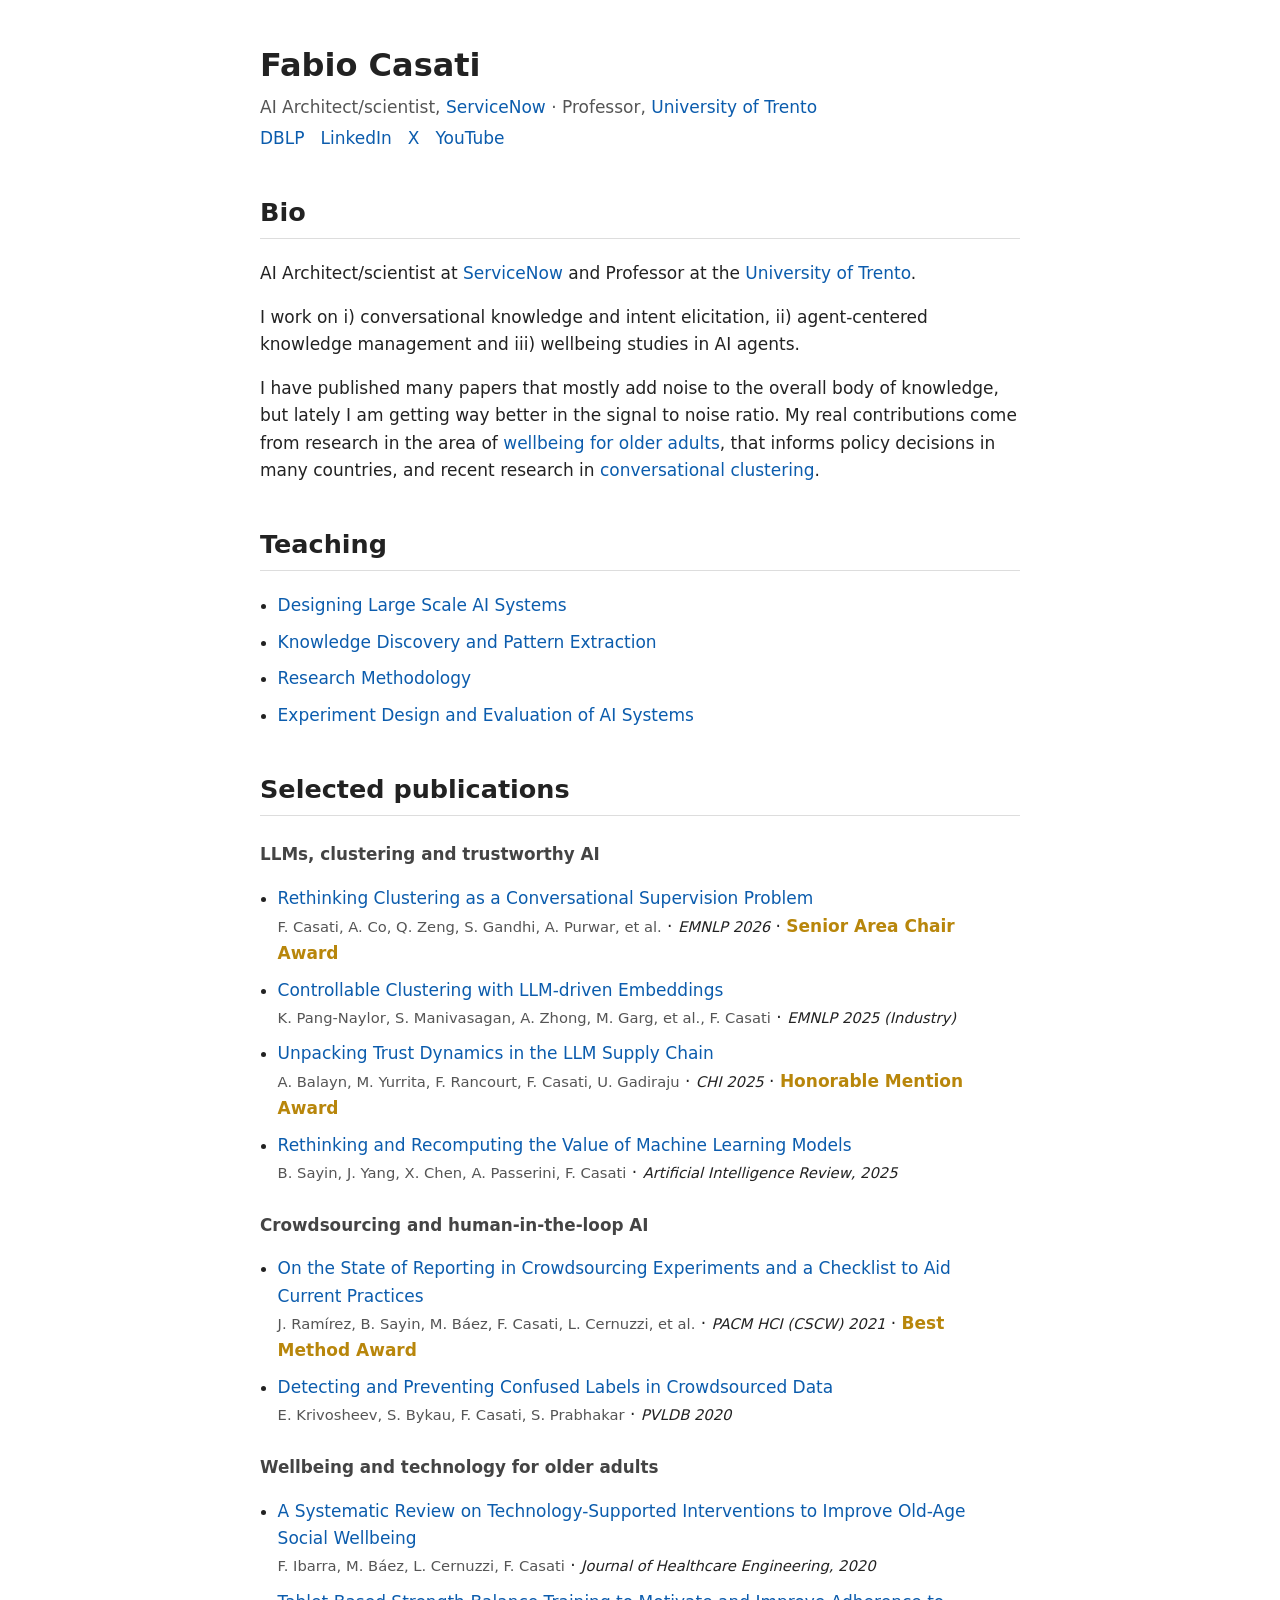
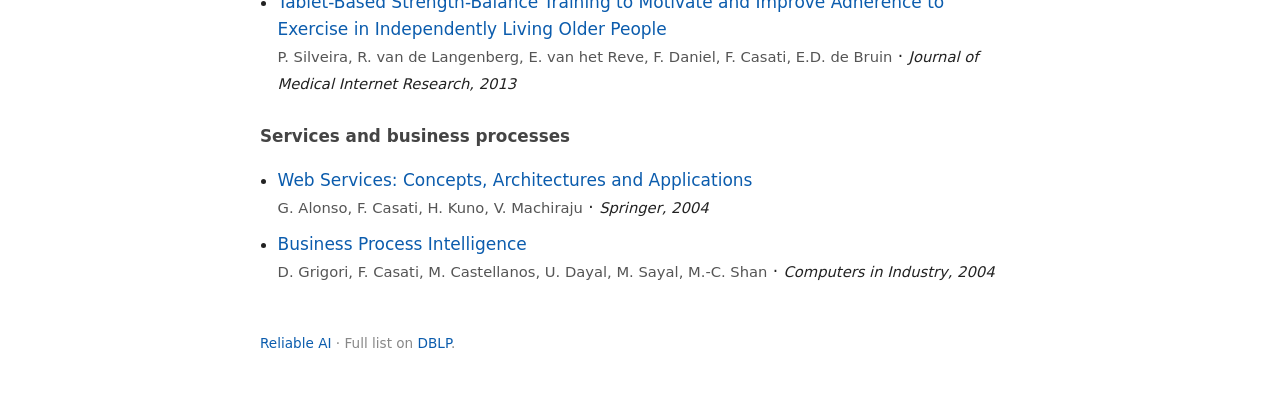
==== about/index.html @ e8e999e9 "Publish Fabio biography and link it from the footer" ====
<!doctype html><html lang="en"><head><meta charset="utf-8"><meta name="viewport" content="width=device-width,initial-scale=1">
<title>Fabio Casati</title><meta name="description" content="Fabio Casati – AI Architect/scientist at ServiceNow, Professor at the University of Trento">
<style>.award{color:#b8860b;font-weight:600}body{font:17px/1.6 system-ui,-apple-system,Segoe UI,Roboto,sans-serif;color:#222;max-width:760px;margin:0 auto;padding:2.5rem 1.25rem}
header{display:flex;gap:1.5rem;align-items:center;flex-wrap:wrap}img{width:140px;height:140px;border-radius:50%;object-fit:cover;background:#eee}
h1{margin:0;font-size:2rem}.role{color:#555;margin:.2rem 0}nav a{margin-right:1rem}a{color:#0b5cad;text-decoration:none}a:hover{text-decoration:underline}
h2{margin-top:2.5rem;border-bottom:1px solid #ddd;padding-bottom:.3rem}h3{font-size:1.05rem;color:#444;margin-top:1.6rem}ul{padding-left:1.1rem}li{margin:.6rem 0}.a{color:#555;font-size:.92rem}em{font-size:.92rem}
footer{margin-top:3rem;color:#888;font-size:.85rem}@media(prefers-color-scheme:dark){body{background:#111;color:#ddd}.role,.a,h3{color:#aaa}a{color:#6ab0ff}h2{border-color:#333}}</style></head><body>
<header><div><h1>Fabio Casati</h1><p class="role">AI Architect/scientist, <a href="https://www.servicenow.com/">ServiceNow</a> · Professor, <a href="https://www.unitn.it/">University of Trento</a></p>
<nav><a href="https://dblp.org/pid/c/FabioCasati.html">DBLP</a><a href="https://www.linkedin.com/in/sphoebs">LinkedIn</a><a href="https://x.com/sphoebs">X</a><a href="https://www.youtube.com/@aimadeeasy5926">YouTube</a></nav></div></header>
<main><h2>Bio</h2><p>AI Architect/scientist at <a href="https://www.servicenow.com/">ServiceNow</a> and Professor at the <a href="https://www.unitn.it/">University of Trento</a>.</p><p>I work on i) conversational knowledge and intent elicitation, ii) agent-centered knowledge management and iii) wellbeing studies in AI agents.</p><p>I have published many papers that mostly add noise to the overall body of knowledge, but lately I am getting way better in the signal to noise ratio. My real contributions come from research in the area of <a href="#wellbeing-research">wellbeing for older adults</a>, that informs policy decisions in many countries, and recent research in <a href="#conversational-clustering">conversational clustering</a>.</p><h2>Teaching</h2><ul><li><a href="https://reliableai.github.io/ai-design-27/">Designing Large Scale AI Systems</a></li><li><a href="https://reliableai.github.io/km-27/">Knowledge Discovery and Pattern Extraction</a></li><li><a href="https://reliableai.github.io/research-methodology-27/">Research Methodology</a></li><li><a href="https://reliableai.github.io/ai-ready-engineer-eval/">Experiment Design and Evaluation of AI Systems</a></li></ul><h2>Selected publications</h2><h3>LLMs, clustering and trustworthy AI</h3><ul><li id="conversational-clustering"><a href="https://doi.org/10.18653/2026.emnlp-main.1924">Rethinking Clustering as a Conversational Supervision Problem</a><br><span class="a">F. Casati, A. Co, Q. Zeng, S. Gandhi, A. Purwar, et al.</span> · <em>EMNLP 2026</em> · <span class="award">Senior Area Chair Award</span></li><li><a href="https://doi.org/10.18653/v1/2025.emnlp-industry.48">Controllable Clustering with LLM-driven Embeddings</a><br><span class="a">K. Pang-Naylor, S. Manivasagan, A. Zhong, M. Garg, et al., F. Casati</span> · <em>EMNLP 2025 (Industry)</em></li><li><a href="https://doi.org/10.1145/3706598.3713787">Unpacking Trust Dynamics in the LLM Supply Chain</a><br><span class="a">A. Balayn, M. Yurrita, F. Rancourt, F. Casati, U. Gadiraju</span> · <em>CHI 2025</em> · <span class="award">Honorable Mention Award</span></li><li><a href="https://doi.org/10.1007/s10462-025-11242-6">Rethinking and Recomputing the Value of Machine Learning Models</a><br><span class="a">B. Sayin, J. Yang, X. Chen, A. Passerini, F. Casati</span> · <em>Artificial Intelligence Review, 2025</em></li></ul><h3>Crowdsourcing and human-in-the-loop AI</h3><ul><li><a href="https://doi.org/10.1145/3479531">On the State of Reporting in Crowdsourcing Experiments and a Checklist to Aid Current Practices</a><br><span class="a">J. Ramírez, B. Sayin, M. Báez, F. Casati, L. Cernuzzi, et al.</span> · <em>PACM HCI (CSCW) 2021</em> · <span class="award">Best Method Award</span></li><li><a href="https://doi.org/10.14778/3407790.3407842">Detecting and Preventing Confused Labels in Crowdsourced Data</a><br><span class="a">E. Krivosheev, S. Bykau, F. Casati, S. Prabhakar</span> · <em>PVLDB 2020</em></li></ul><h3 id="wellbeing-research">Wellbeing and technology for older adults</h3><ul><li><a href="https://doi.org/10.1155/2020/2036842">A Systematic Review on Technology-Supported Interventions to Improve Old-Age Social Wellbeing</a><br><span class="a">F. Ibarra, M. Báez, L. Cernuzzi, F. Casati</span> · <em>Journal of Healthcare Engineering, 2020</em></li><li><a href="https://doi.org/10.2196/jmir.2579">Tablet-Based Strength-Balance Training to Motivate and Improve Adherence to Exercise in Independently Living Older People</a><br><span class="a">P. Silveira, R. van de Langenberg, E. van het Reve, F. Daniel, F. Casati, E.D. de Bruin</span> · <em>Journal of Medical Internet Research, 2013</em></li></ul><h3>Services and business processes</h3><ul><li><a href="https://doi.org/10.1007/978-3-662-10876-5">Web Services: Concepts, Architectures and Applications</a><br><span class="a">G. Alonso, F. Casati, H. Kuno, V. Machiraju</span> · <em>Springer, 2004</em></li><li><a href="https://doi.org/10.1016/j.compind.2003.10.007">Business Process Intelligence</a><br><span class="a">D. Grigori, F. Casati, M. Castellanos, U. Dayal, M. Sayal, M.-C. Shan</span> · <em>Computers in Industry, 2004</em></li></ul></main>
<footer><a href="/">Reliable AI</a> · Full list on <a href="https://dblp.org/pid/c/FabioCasati.html">DBLP</a>.</footer></body></html>
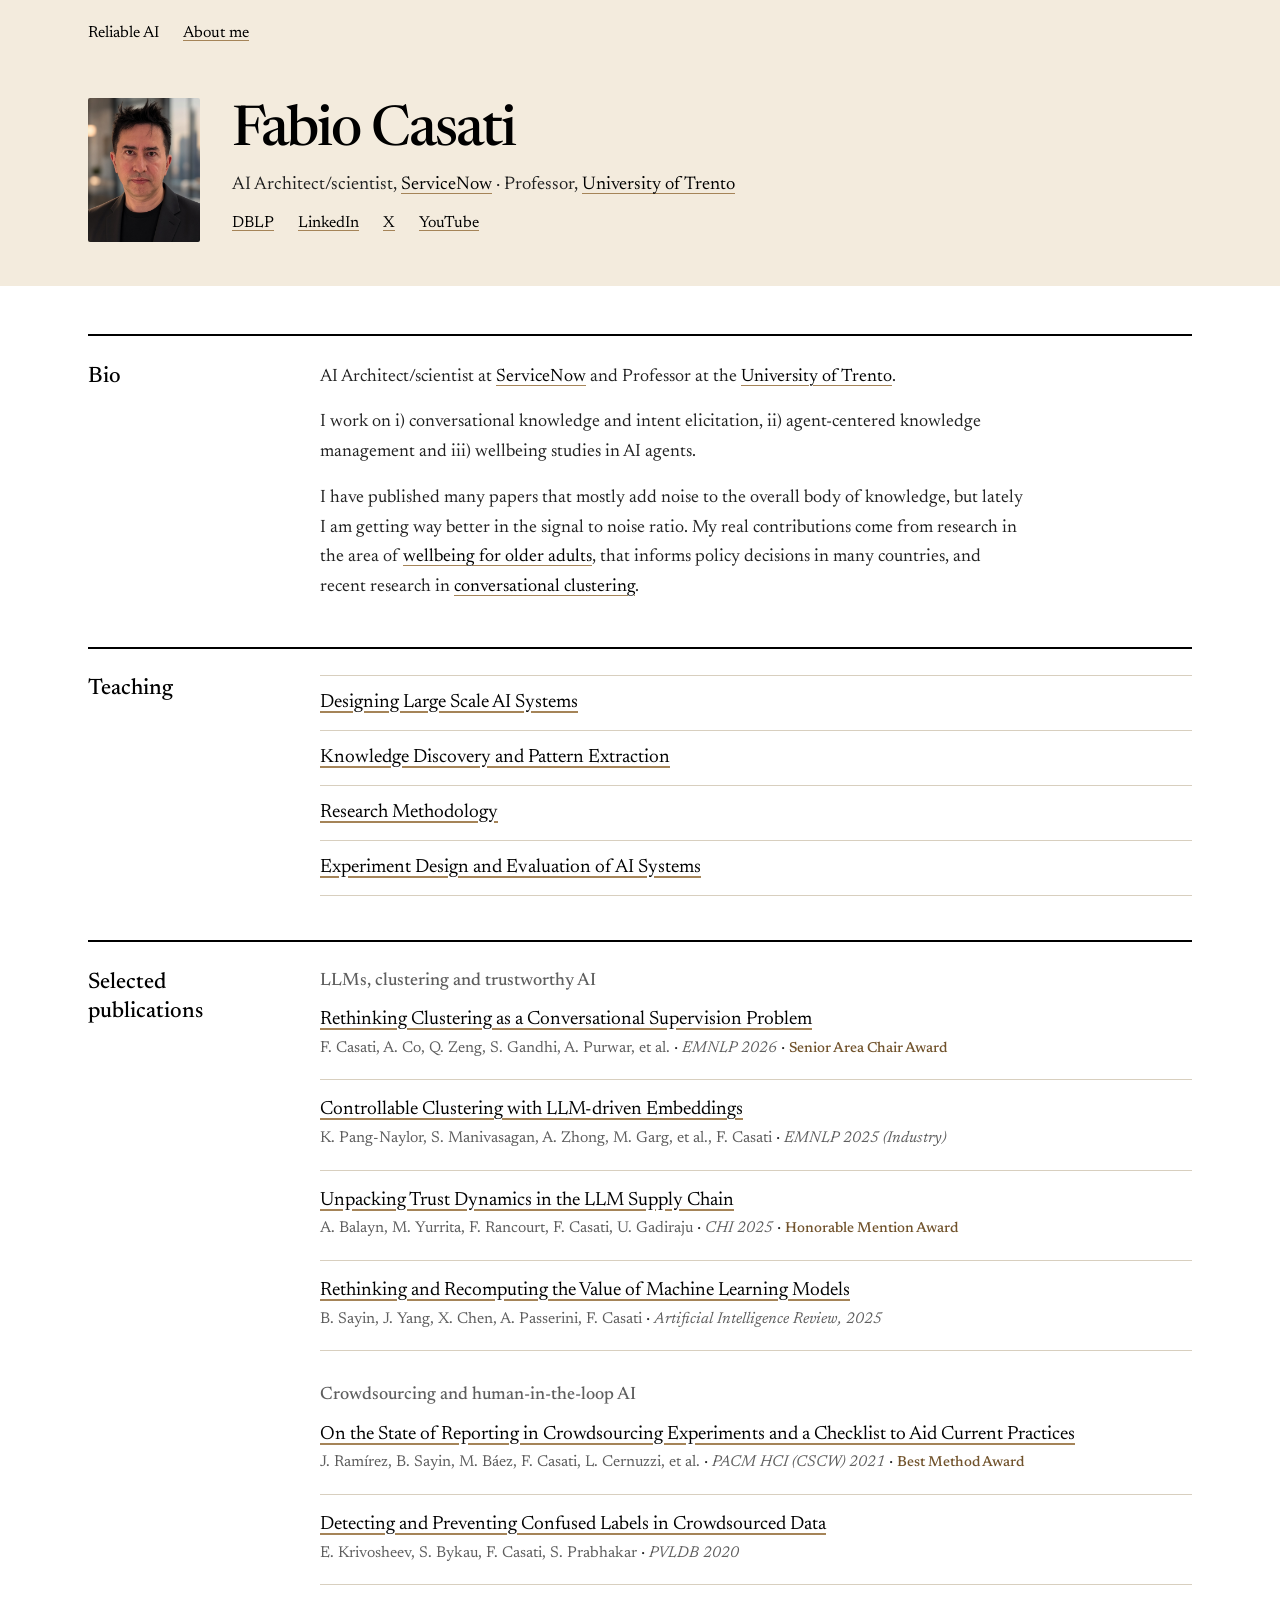
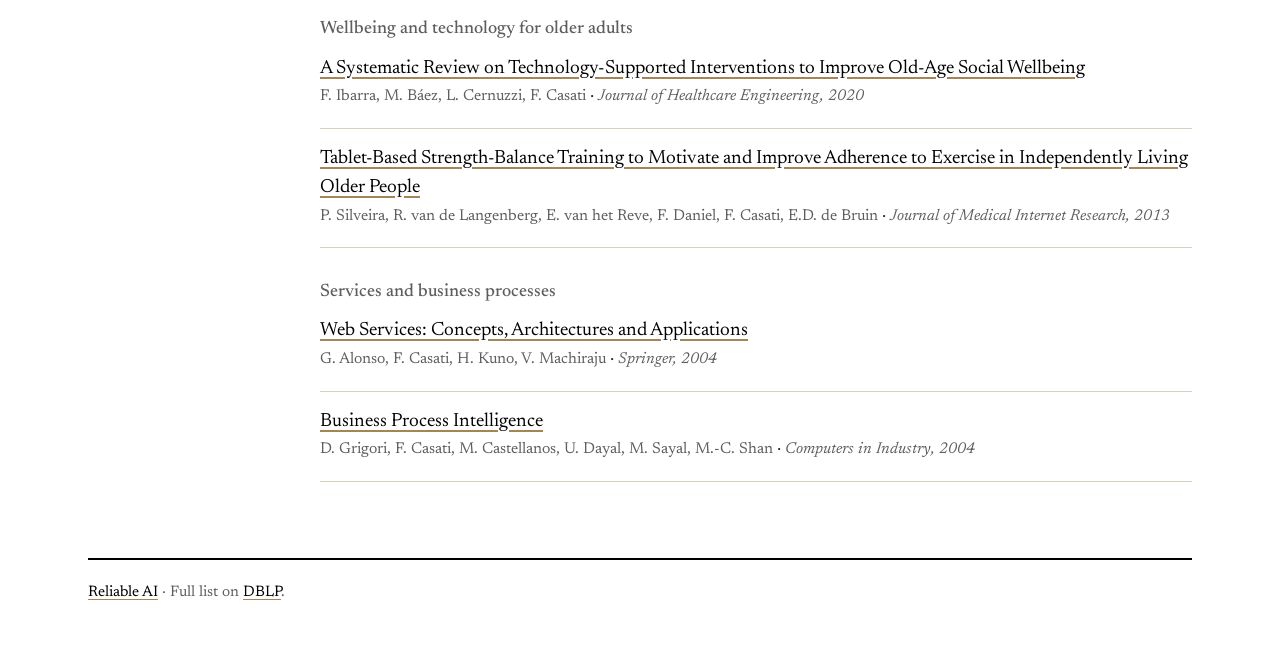
==== commit 8a1338c0: "Style biography to match course pages and add portrait" ====
--- a/about/index.html
+++ b/about/index.html
@@ -1,11 +1,39 @@
-<!doctype html><html lang="en"><head><meta charset="utf-8"><meta name="viewport" content="width=device-width,initial-scale=1">
+<!doctype html>
+<html lang="en">
+<head>
+<meta charset="utf-8">
+<meta name="viewport" content="width=device-width, initial-scale=1">
 <title>Fabio Casati</title><meta name="description" content="Fabio Casati – AI Architect/scientist at ServiceNow, Professor at the University of Trento">
-<style>.award{color:#b8860b;font-weight:600}body{font:17px/1.6 system-ui,-apple-system,Segoe UI,Roboto,sans-serif;color:#222;max-width:760px;margin:0 auto;padding:2.5rem 1.25rem}
-header{display:flex;gap:1.5rem;align-items:center;flex-wrap:wrap}img{width:140px;height:140px;border-radius:50%;object-fit:cover;background:#eee}
-h1{margin:0;font-size:2rem}.role{color:#555;margin:.2rem 0}nav a{margin-right:1rem}a{color:#0b5cad;text-decoration:none}a:hover{text-decoration:underline}
-h2{margin-top:2.5rem;border-bottom:1px solid #ddd;padding-bottom:.3rem}h3{font-size:1.05rem;color:#444;margin-top:1.6rem}ul{padding-left:1.1rem}li{margin:.6rem 0}.a{color:#555;font-size:.92rem}em{font-size:.92rem}
-footer{margin-top:3rem;color:#888;font-size:.85rem}@media(prefers-color-scheme:dark){body{background:#111;color:#ddd}.role,.a,h3{color:#aaa}a{color:#6ab0ff}h2{border-color:#333}}</style></head><body>
-<header><div><h1>Fabio Casati</h1><p class="role">AI Architect/scientist, <a href="https://www.servicenow.com/">ServiceNow</a> · Professor, <a href="https://www.unitn.it/">University of Trento</a></p>
-<nav><a href="https://dblp.org/pid/c/FabioCasati.html">DBLP</a><a href="https://www.linkedin.com/in/sphoebs">LinkedIn</a><a href="https://x.com/sphoebs">X</a><a href="https://www.youtube.com/@aimadeeasy5926">YouTube</a></nav></div></header>
-<main><h2>Bio</h2><p>AI Architect/scientist at <a href="https://www.servicenow.com/">ServiceNow</a> and Professor at the <a href="https://www.unitn.it/">University of Trento</a>.</p><p>I work on i) conversational knowledge and intent elicitation, ii) agent-centered knowledge management and iii) wellbeing studies in AI agents.</p><p>I have published many papers that mostly add noise to the overall body of knowledge, but lately I am getting way better in the signal to noise ratio. My real contributions come from research in the area of <a href="#wellbeing-research">wellbeing for older adults</a>, that informs policy decisions in many countries, and recent research in <a href="#conversational-clustering">conversational clustering</a>.</p><h2>Teaching</h2><ul><li><a href="https://reliableai.github.io/ai-design-27/">Designing Large Scale AI Systems</a></li><li><a href="https://reliableai.github.io/km-27/">Knowledge Discovery and Pattern Extraction</a></li><li><a href="https://reliableai.github.io/research-methodology-27/">Research Methodology</a></li><li><a href="https://reliableai.github.io/ai-ready-engineer-eval/">Experiment Design and Evaluation of AI Systems</a></li></ul><h2>Selected publications</h2><h3>LLMs, clustering and trustworthy AI</h3><ul><li id="conversational-clustering"><a href="https://doi.org/10.18653/2026.emnlp-main.1924">Rethinking Clustering as a Conversational Supervision Problem</a><br><span class="a">F. Casati, A. Co, Q. Zeng, S. Gandhi, A. Purwar, et al.</span> · <em>EMNLP 2026</em> · <span class="award">Senior Area Chair Award</span></li><li><a href="https://doi.org/10.18653/v1/2025.emnlp-industry.48">Controllable Clustering with LLM-driven Embeddings</a><br><span class="a">K. Pang-Naylor, S. Manivasagan, A. Zhong, M. Garg, et al., F. Casati</span> · <em>EMNLP 2025 (Industry)</em></li><li><a href="https://doi.org/10.1145/3706598.3713787">Unpacking Trust Dynamics in the LLM Supply Chain</a><br><span class="a">A. Balayn, M. Yurrita, F. Rancourt, F. Casati, U. Gadiraju</span> · <em>CHI 2025</em> · <span class="award">Honorable Mention Award</span></li><li><a href="https://doi.org/10.1007/s10462-025-11242-6">Rethinking and Recomputing the Value of Machine Learning Models</a><br><span class="a">B. Sayin, J. Yang, X. Chen, A. Passerini, F. Casati</span> · <em>Artificial Intelligence Review, 2025</em></li></ul><h3>Crowdsourcing and human-in-the-loop AI</h3><ul><li><a href="https://doi.org/10.1145/3479531">On the State of Reporting in Crowdsourcing Experiments and a Checklist to Aid Current Practices</a><br><span class="a">J. Ramírez, B. Sayin, M. Báez, F. Casati, L. Cernuzzi, et al.</span> · <em>PACM HCI (CSCW) 2021</em> · <span class="award">Best Method Award</span></li><li><a href="https://doi.org/10.14778/3407790.3407842">Detecting and Preventing Confused Labels in Crowdsourced Data</a><br><span class="a">E. Krivosheev, S. Bykau, F. Casati, S. Prabhakar</span> · <em>PVLDB 2020</em></li></ul><h3 id="wellbeing-research">Wellbeing and technology for older adults</h3><ul><li><a href="https://doi.org/10.1155/2020/2036842">A Systematic Review on Technology-Supported Interventions to Improve Old-Age Social Wellbeing</a><br><span class="a">F. Ibarra, M. Báez, L. Cernuzzi, F. Casati</span> · <em>Journal of Healthcare Engineering, 2020</em></li><li><a href="https://doi.org/10.2196/jmir.2579">Tablet-Based Strength-Balance Training to Motivate and Improve Adherence to Exercise in Independently Living Older People</a><br><span class="a">P. Silveira, R. van de Langenberg, E. van het Reve, F. Daniel, F. Casati, E.D. de Bruin</span> · <em>Journal of Medical Internet Research, 2013</em></li></ul><h3>Services and business processes</h3><ul><li><a href="https://doi.org/10.1007/978-3-662-10876-5">Web Services: Concepts, Architectures and Applications</a><br><span class="a">G. Alonso, F. Casati, H. Kuno, V. Machiraju</span> · <em>Springer, 2004</em></li><li><a href="https://doi.org/10.1016/j.compind.2003.10.007">Business Process Intelligence</a><br><span class="a">D. Grigori, F. Casati, M. Castellanos, U. Dayal, M. Sayal, M.-C. Shan</span> · <em>Computers in Industry, 2004</em></li></ul></main>
-<footer><a href="/">Reliable AI</a> · Full list on <a href="https://dblp.org/pid/c/FabioCasati.html">DBLP</a>.</footer></body></html>+<link rel="stylesheet" href="style.css">
+</head>
+<body>
+<a class="skip-link" href="#main">Skip to content</a>
+<header class="masthead">
+<div class="container">
+<nav class="site-nav" aria-label="Site"><a href="/">Reliable AI</a><a href="/about/" aria-current="page">About me</a></nav>
+<div class="identity">
+<img class="portrait" src="portrait.jpg" alt="Fabio Casati" width="112" height="144">
+<div><h1>Fabio Casati</h1>
+<p class="role">AI Architect/scientist, <a href="https://www.servicenow.com/">ServiceNow</a> · Professor, <a href="https://www.unitn.it/">University of Trento</a></p>
+<nav class="profiles" aria-label="Profiles"><a href="https://dblp.org/pid/c/FabioCasati.html">DBLP</a><a href="https://www.linkedin.com/in/sphoebs">LinkedIn</a><a href="https://x.com/sphoebs">X</a><a href="https://www.youtube.com/@aimadeeasy5926">YouTube</a></nav>
+</div>
+</div>
+</div>
+</header>
+<main id="main" class="container">
+<section id="bio" aria-labelledby="bio-heading">
+<h2 id="bio-heading">Bio</h2>
+<div class="section-content"><p>AI Architect/scientist at <a href="https://www.servicenow.com/">ServiceNow</a> and Professor at the <a href="https://www.unitn.it/">University of Trento</a>.</p><p>I work on i) conversational knowledge and intent elicitation, ii) agent-centered knowledge management and iii) wellbeing studies in AI agents.</p><p>I have published many papers that mostly add noise to the overall body of knowledge, but lately I am getting way better in the signal to noise ratio. My real contributions come from research in the area of <a href="#wellbeing-research">wellbeing for older adults</a>, that informs policy decisions in many countries, and recent research in <a href="#conversational-clustering">conversational clustering</a>.</p></div>
+</section>
+<section id="teaching" aria-labelledby="teaching-heading">
+<h2 id="teaching-heading">Teaching</h2>
+<div class="section-content"><ul class="courses"><li><a href="https://reliableai.github.io/ai-design-27/">Designing Large Scale AI Systems</a></li><li><a href="https://reliableai.github.io/km-27/">Knowledge Discovery and Pattern Extraction</a></li><li><a href="https://reliableai.github.io/research-methodology-27/">Research Methodology</a></li><li><a href="https://reliableai.github.io/ai-ready-engineer-eval/">Experiment Design and Evaluation of AI Systems</a></li></ul></div>
+</section>
+<section id="publications" aria-labelledby="publications-heading">
+<h2 id="publications-heading">Selected publications</h2>
+<div class="section-content"><h3>LLMs, clustering and trustworthy AI</h3><ul class="publications"><li id="conversational-clustering"><a href="https://doi.org/10.18653/2026.emnlp-main.1924">Rethinking Clustering as a Conversational Supervision Problem</a><br><span class="a">F. Casati, A. Co, Q. Zeng, S. Gandhi, A. Purwar, et al.</span> · <em>EMNLP 2026</em> · <span class="award">Senior Area Chair Award</span></li><li><a href="https://doi.org/10.18653/v1/2025.emnlp-industry.48">Controllable Clustering with LLM-driven Embeddings</a><br><span class="a">K. Pang-Naylor, S. Manivasagan, A. Zhong, M. Garg, et al., F. Casati</span> · <em>EMNLP 2025 (Industry)</em></li><li><a href="https://doi.org/10.1145/3706598.3713787">Unpacking Trust Dynamics in the LLM Supply Chain</a><br><span class="a">A. Balayn, M. Yurrita, F. Rancourt, F. Casati, U. Gadiraju</span> · <em>CHI 2025</em> · <span class="award">Honorable Mention Award</span></li><li><a href="https://doi.org/10.1007/s10462-025-11242-6">Rethinking and Recomputing the Value of Machine Learning Models</a><br><span class="a">B. Sayin, J. Yang, X. Chen, A. Passerini, F. Casati</span> · <em>Artificial Intelligence Review, 2025</em></li></ul><h3>Crowdsourcing and human-in-the-loop AI</h3><ul class="publications"><li><a href="https://doi.org/10.1145/3479531">On the State of Reporting in Crowdsourcing Experiments and a Checklist to Aid Current Practices</a><br><span class="a">J. Ramírez, B. Sayin, M. Báez, F. Casati, L. Cernuzzi, et al.</span> · <em>PACM HCI (CSCW) 2021</em> · <span class="award">Best Method Award</span></li><li><a href="https://doi.org/10.14778/3407790.3407842">Detecting and Preventing Confused Labels in Crowdsourced Data</a><br><span class="a">E. Krivosheev, S. Bykau, F. Casati, S. Prabhakar</span> · <em>PVLDB 2020</em></li></ul><h3 id="wellbeing-research">Wellbeing and technology for older adults</h3><ul class="publications"><li><a href="https://doi.org/10.1155/2020/2036842">A Systematic Review on Technology-Supported Interventions to Improve Old-Age Social Wellbeing</a><br><span class="a">F. Ibarra, M. Báez, L. Cernuzzi, F. Casati</span> · <em>Journal of Healthcare Engineering, 2020</em></li><li><a href="https://doi.org/10.2196/jmir.2579">Tablet-Based Strength-Balance Training to Motivate and Improve Adherence to Exercise in Independently Living Older People</a><br><span class="a">P. Silveira, R. van de Langenberg, E. van het Reve, F. Daniel, F. Casati, E.D. de Bruin</span> · <em>Journal of Medical Internet Research, 2013</em></li></ul><h3>Services and business processes</h3><ul class="publications"><li><a href="https://doi.org/10.1007/978-3-662-10876-5">Web Services: Concepts, Architectures and Applications</a><br><span class="a">G. Alonso, F. Casati, H. Kuno, V. Machiraju</span> · <em>Springer, 2004</em></li><li><a href="https://doi.org/10.1016/j.compind.2003.10.007">Business Process Intelligence</a><br><span class="a">D. Grigori, F. Casati, M. Castellanos, U. Dayal, M. Sayal, M.-C. Shan</span> · <em>Computers in Industry, 2004</em></li></ul></div>
+</section>
+</main>
+<footer class="container"><a href="/">Reliable AI</a> · Full list on <a href="https://dblp.org/pid/c/FabioCasati.html">DBLP</a>.</footer>
+</body>
+</html>
--- a/about/style.css
+++ b/about/style.css
@@ -0,0 +1,59 @@
+@import url("https://fonts.googleapis.com/css2?family=Newsreader:ital,opsz,wght@0,6..72,400;0,6..72,500;0,6..72,600;1,6..72,400&display=swap");
+
+:root {
+  color-scheme: light;
+  --band: #f3ebdd;
+  --accent: #a58458;
+  --text: #222;
+  --muted: #5e5e5e;
+  --hairline: #d8cfbf;
+}
+* { box-sizing: border-box; }
+html { scroll-padding-top: 1.5rem; }
+body { margin: 0; background: #fff; color: var(--text); font-family: "Newsreader", Georgia, serif; font-optical-sizing: auto; font-size: 1.125rem; line-height: 1.65; }
+a { color: #000; text-decoration: underline 0.08em var(--accent); text-underline-offset: 0.2em; }
+a:hover { text-decoration-color: currentColor; }
+a:focus-visible { outline: 2px solid #000; outline-offset: 5px; }
+.container { width: min(100% - 3rem, 69rem); margin-inline: auto; }
+.masthead { background: var(--band); }
+.site-nav, .profiles { display: flex; flex-wrap: wrap; gap: 0.5rem 1.5rem; font-size: 1rem; }
+.site-nav { padding-block: 1.25rem; }
+.site-nav a { text-decoration: none; }
+.site-nav a[aria-current] { text-decoration: underline; text-decoration-color: var(--accent); }
+.identity { display: flex; gap: 2rem; align-items: center; padding-block: 2rem 2.75rem; }
+.portrait { width: 112px; height: 144px; flex-shrink: 0; object-fit: cover; object-position: center 30%; border-radius: 2px; }
+h1 { margin: 0 0 0.7rem; color: #000; font-size: clamp(2.5rem, 5vw, 3.5rem); line-height: 1; font-weight: 500; letter-spacing: -0.035em; }
+.role { margin: 0 0 0.7rem; font-size: 1.15rem; line-height: 1.5; }
+main { padding-block: 3rem 2rem; }
+section { display: grid; grid-template-columns: 12rem minmax(0, 1fr); gap: 2.5rem; border-top: 2px solid #000; padding-block: 1.65rem 2.75rem; }
+h2 { margin: 0; font-size: 1.4rem; font-weight: 500; line-height: 1.3; color: #000; }
+.section-content { min-width: 0; }
+p { margin: 0 0 1rem; max-width: 44rem; }
+p:last-child { margin-bottom: 0; }
+h3 { margin: 2rem 0 0.75rem; color: var(--muted); font-size: 1.125rem; line-height: 1.4; font-weight: 500; }
+h3:first-child { margin-top: 0; }
+.courses, .publications { list-style: none; margin: 0; padding: 0; }
+.courses li { border-bottom: 1px solid var(--hairline); }
+.courses li:first-child { border-top: 1px solid var(--hairline); }
+.courses a { display: block; padding: 0.85rem 0; font-size: 1.2rem; line-height: 1.4; }
+.publications li { padding: 1rem 0 1.1rem; border-bottom: 1px solid var(--hairline); line-height: 1.5; }
+.publications li:first-child { padding-top: 0; }
+.publications li > a { font-size: 1.2rem; }
+.a, em { color: var(--muted); font-size: 0.98rem; }
+.award { color: #71532c; font-size: 0.9rem; font-weight: 500; }
+footer.container { border-top: 2px solid #000; padding-block: 1.25rem 2.5rem; color: var(--muted); font-size: 0.95rem; }
+.skip-link { position: absolute; top: -5rem; left: 1rem; padding: 0.5rem 1rem; background: #fff; z-index: 1; }
+.skip-link:focus { top: 1rem; }
+@media (max-width: 720px) {
+  .container { width: calc(100% - 2rem); }
+  .identity { gap: 1.25rem; padding-block: 1.25rem 2rem; align-items: flex-start; }
+  .portrait { width: 84px; height: 108px; }
+  h1 { font-size: 2.5rem; }
+  .role { font-size: 1.05rem; }
+  .profiles { gap: 0.4rem 1rem; }
+  main { padding-top: 2rem; }
+  section { grid-template-columns: minmax(0, 1fr); gap: 1.25rem; padding-block: 1.25rem 2rem; }
+}
+@media (max-width: 380px) {
+  .identity { flex-wrap: wrap; }
+}
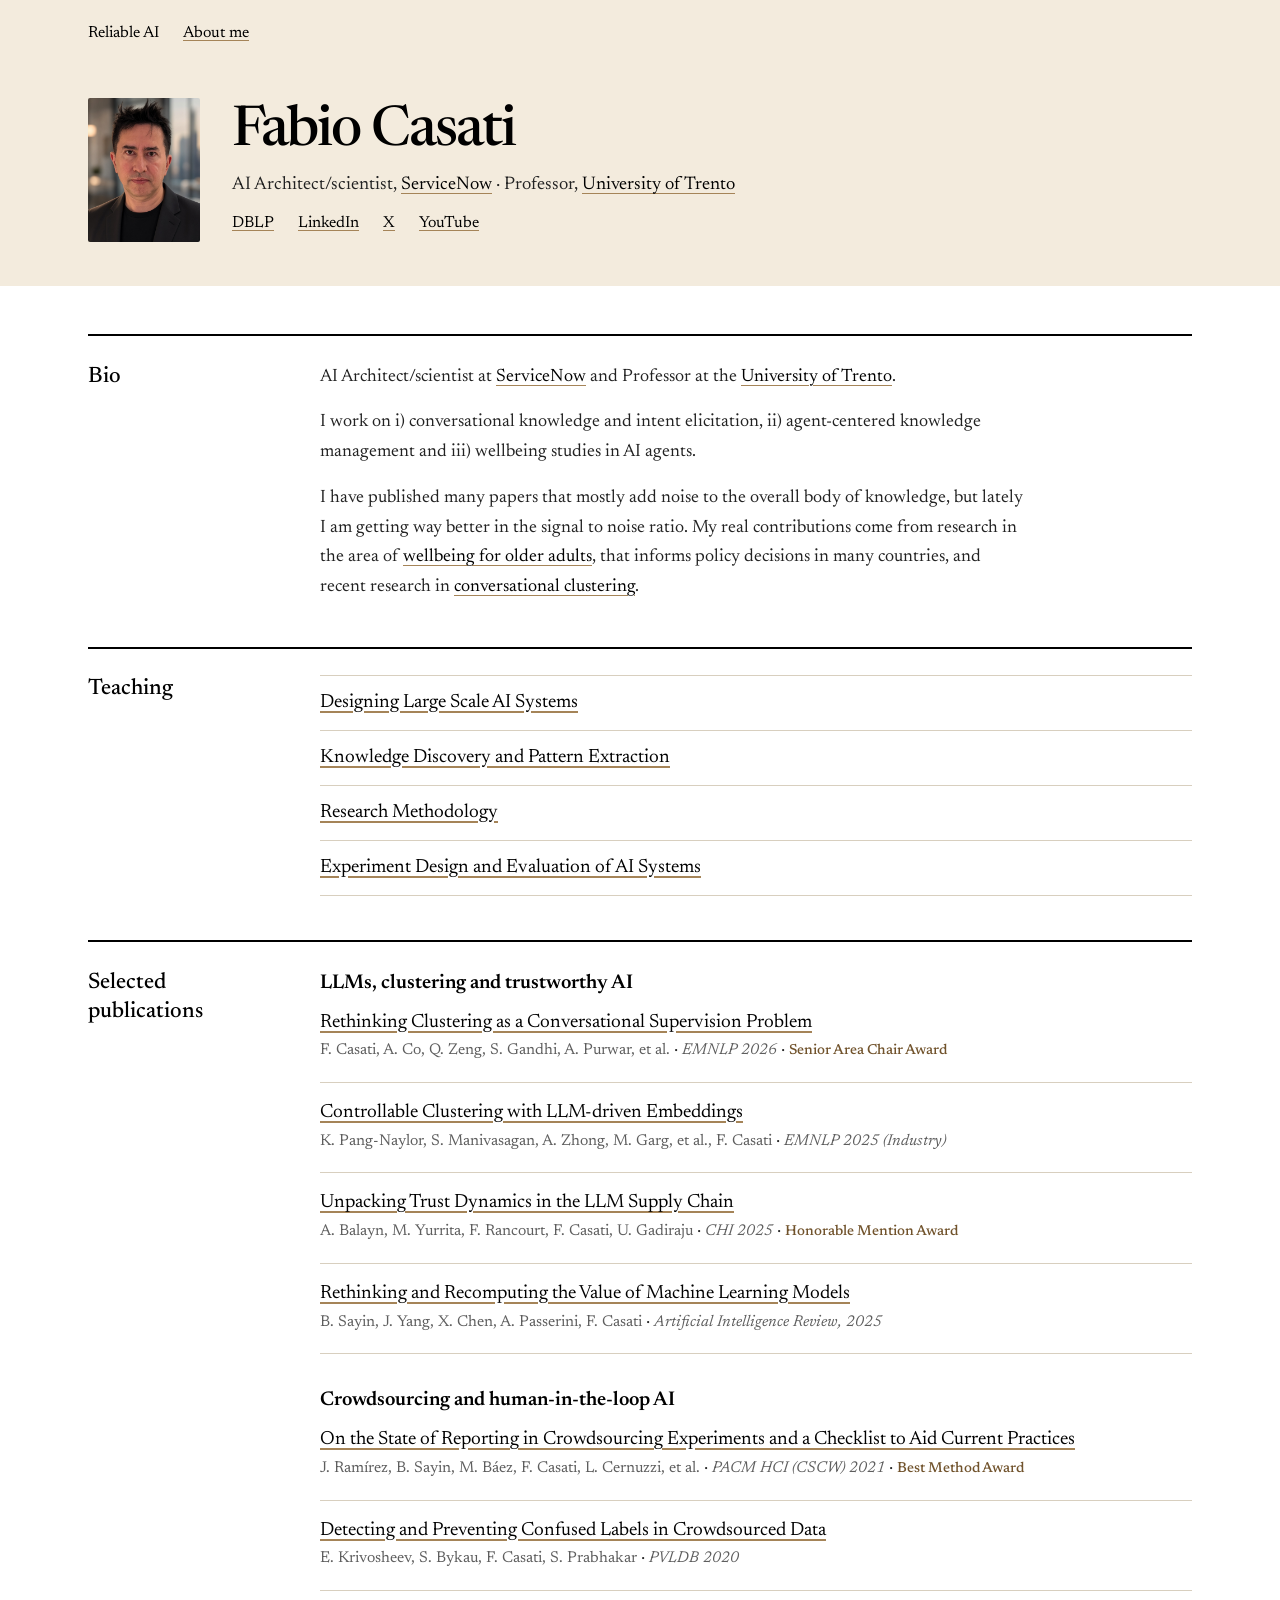
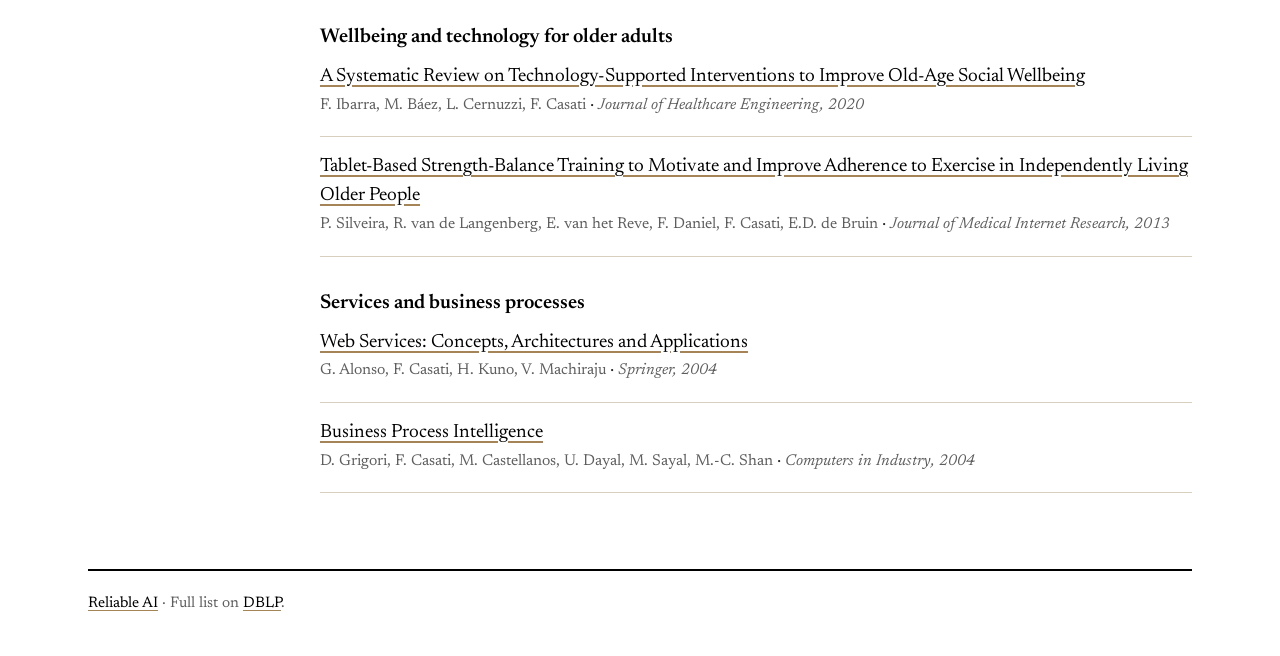
==== commit be1d51b4: "Refresh cached biography stylesheet" ====
--- a/about/index.html
+++ b/about/index.html
@@ -4,7 +4,7 @@
 <meta charset="utf-8">
 <meta name="viewport" content="width=device-width, initial-scale=1">
 <title>Fabio Casati</title><meta name="description" content="Fabio Casati – AI Architect/scientist at ServiceNow, Professor at the University of Trento">
-<link rel="stylesheet" href="style.css">
+<link rel="stylesheet" href="style.css?v=618cf67">
 </head>
 <body>
 <a class="skip-link" href="#main">Skip to content</a>
--- a/about/style.css
+++ b/about/style.css
@@ -30,7 +30,7 @@
 .section-content { min-width: 0; }
 p { margin: 0 0 1rem; max-width: 44rem; }
 p:last-child { margin-bottom: 0; }
-h3 { margin: 2rem 0 0.75rem; color: var(--muted); font-size: 1.125rem; line-height: 1.4; font-weight: 500; }
+h3 { margin: 2rem 0 0.75rem; color: #000; font-size: 1.25rem; line-height: 1.4; font-weight: 600; }
 h3:first-child { margin-top: 0; }
 .courses, .publications { list-style: none; margin: 0; padding: 0; }
 .courses li { border-bottom: 1px solid var(--hairline); }
